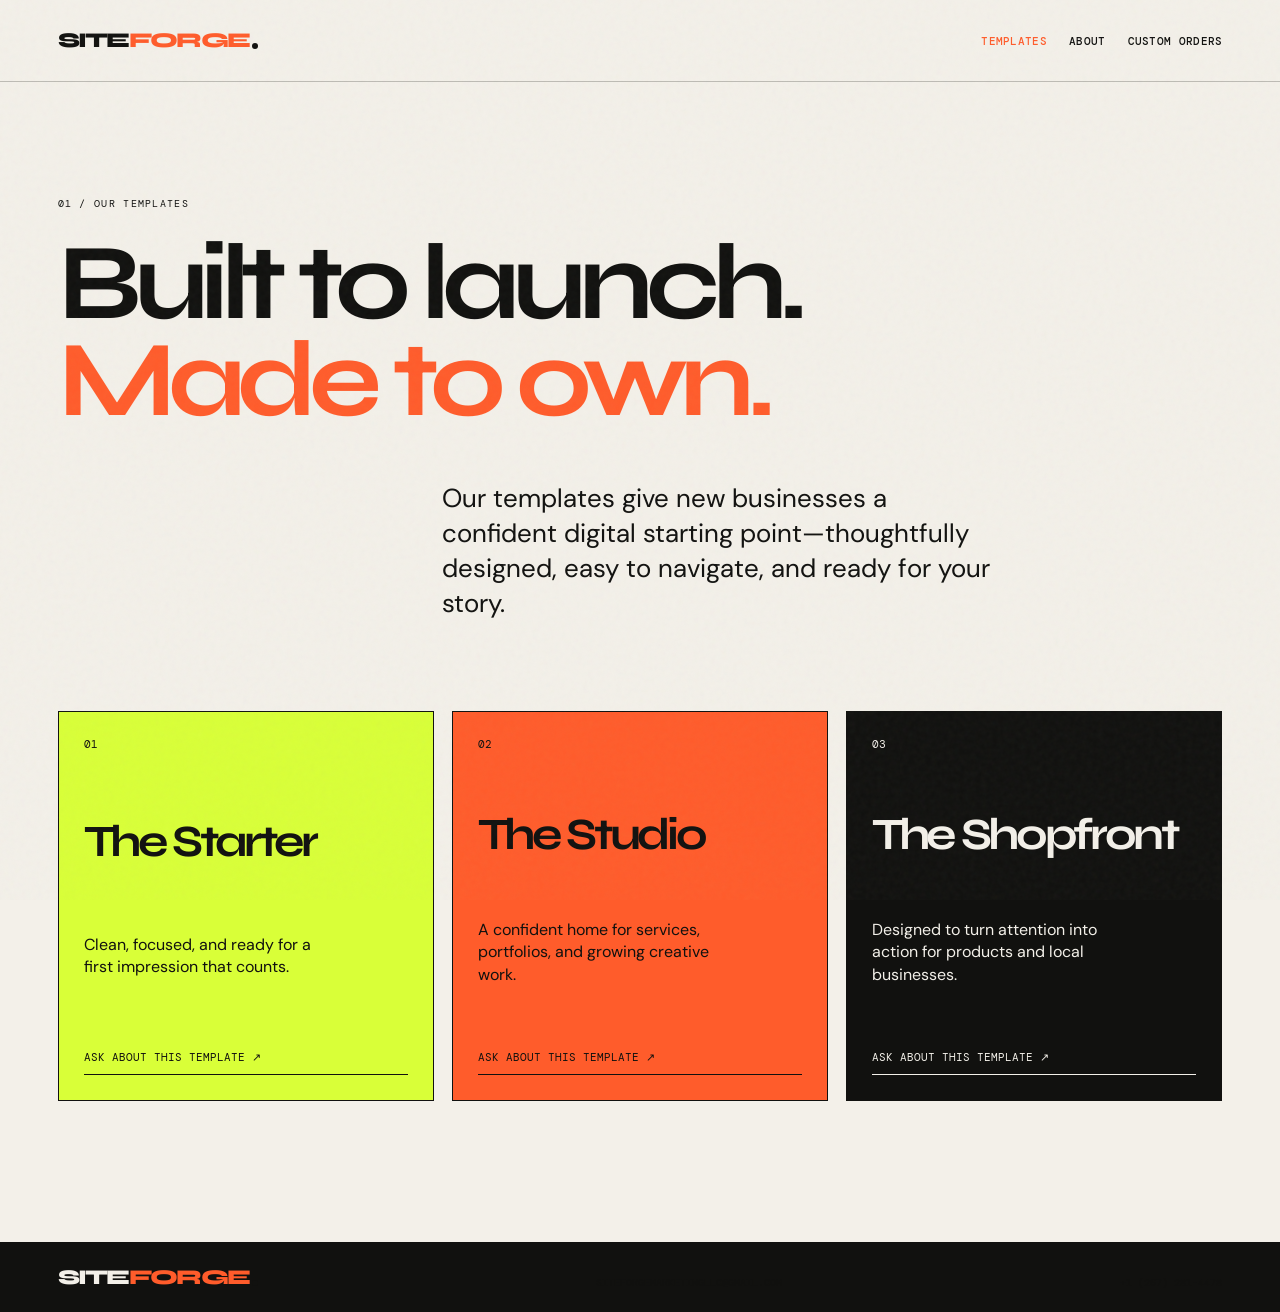
==== templates.html @ ea19a035 "Make SiteForge a multi-page site" ====
<!doctype html><html lang="en"><head><meta charset="UTF-8"><meta name="viewport" content="width=device-width,initial-scale=1.0"><meta name="description" content="SiteForge website templates."><title>Our Templates — SiteForge</title><link rel="preconnect" href="https://fonts.googleapis.com"><link rel="preconnect" href="https://fonts.gstatic.com" crossorigin><link href="https://fonts.googleapis.com/css2?family=DM+Mono:wght@400;500&family=DM+Sans:opsz,wght@9..40,400;9..40,500;9..40,600;9..40,700&family=Syne:wght@600;700;800&display=swap" rel="stylesheet"><link rel="stylesheet" href="style.css"></head><body><div class="noise" aria-hidden="true"></div><header class="site-header"><a class="logo" href="index.html">SITE<span>FORGE</span><i></i></a><nav class="site-nav"><a class="active" href="templates.html">Templates</a><a href="about.html">About</a><a href="custom-orders.html">Custom orders</a></nav></header><main class="inner-page"><p class="section-label">01 / Our templates</p><h1>Built to launch.<br><em>Made to own.</em></h1><p class="page-lead">Our templates give new businesses a confident digital starting point—thoughtfully designed, easy to navigate, and ready for your story.</p><section class="template-grid"><article class="template-card card-one"><span>01</span><h2>The Starter</h2><p>Clean, focused, and ready for a first impression that counts.</p><a href="mailto:siteforgemarketingllc@gmail.com?subject=Template%20inquiry%20-%20The%20Starter">Ask about this template ↗</a></article><article class="template-card card-two"><span>02</span><h2>The Studio</h2><p>A confident home for services, portfolios, and growing creative work.</p><a href="mailto:siteforgemarketingllc@gmail.com?subject=Template%20inquiry%20-%20The%20Studio">Ask about this template ↗</a></article><article class="template-card card-three"><span>03</span><h2>The Shopfront</h2><p>Designed to turn attention into action for products and local businesses.</p><a href="mailto:siteforgemarketingllc@gmail.com?subject=Template%20inquiry%20-%20The%20Shopfront">Ask about this template ↗</a></article></section></main><footer class="page-footer"><a class="logo" href="index.html">SITE<span>FORGE</span><i></i></a><a href="mailto:siteforgemarketingllc@gmail.com">siteforgemarketingllc@gmail.com</a><a href="tel:+12672814478">+1 (267) 281-4478</a></footer></body></html>
---- style.css ----
:root { --ink:#11110f; --paper:#f3f0e9; --acid:#d9ff38; --orange:#ff5c2b; --line:rgba(17,17,15,.24); }
* { box-sizing:border-box; }
html { scroll-behavior:smooth; }
body { margin:0; background:var(--paper); color:var(--ink); font-family:"DM Sans",sans-serif; overflow-x:hidden; }
.noise { position:fixed; inset:0; opacity:.07; pointer-events:none; z-index:10; background-image:url("data:image/svg+xml,%3Csvg viewBox='0 0 180 180' xmlns='http://www.w3.org/2000/svg'%3E%3Cfilter id='n'%3E%3CfeTurbulence type='fractalNoise' baseFrequency='.9' numOctaves='4' stitchTiles='stitch'/%3E%3C/filter%3E%3Crect width='100%25' height='100%25' filter='url(%23n)' opacity='.55'/%3E%3C/svg%3E"); }
.site-header { height:82px; display:flex; align-items:center; justify-content:space-between; padding:0 4.5vw; border-bottom:1px solid var(--line); }
.logo { color:var(--ink); text-decoration:none; font-family:"Syne",sans-serif; font-size:21px; font-weight:800; letter-spacing:-1.7px; position:relative; display:inline-flex; align-items:center; }
.logo span { color:var(--orange); }.logo i { background:var(--ink); width:6px; height:6px; border-radius:50%; margin-left:3px; align-self:flex-end; margin-bottom:4px; }
.header-link { font-size:13px; color:var(--ink); text-decoration:none; font-weight:600; }.header-link span { color:var(--orange); font-size:17px; margin-left:5px; }.site-nav { display:flex; align-items:center; gap:22px; }.site-nav a { color:var(--ink); font:500 11px "DM Mono",monospace; letter-spacing:.3px; text-decoration:none; text-transform:uppercase; }.site-nav a:hover,.site-nav a.active { color:var(--orange); }
.hero { min-height:calc(100vh - 82px); padding:9.5vh 4.5vw 3.2vh; display:flex; flex-direction:column; justify-content:space-between; }
.eyebrow,.section-label { text-transform:uppercase; letter-spacing:1.3px; font-family:"DM Mono",monospace; font-size:10px; }.eyebrow { display:flex; align-items:center; gap:9px; }.eyebrow span { width:7px; height:7px; background:var(--orange); border-radius:50%; }
.hero-main { display:grid; grid-template-columns:minmax(0,1.8fr) minmax(250px,.55fr); align-items:end; gap:5vw; margin:7vh 0; }
h1,h2,h3,p { margin:0; } h1,h2 { font-family:"Syne",sans-serif; font-weight:700; letter-spacing:-.075em; line-height:.9; }
h1 { font-size:clamp(3.8rem,8.4vw,9.2rem); max-width:1050px; } em { font-style:normal; color:var(--orange); }
.hero-side { padding-bottom:10px; }.hero-side p { font-size:16px; line-height:1.45; max-width:280px; margin-bottom:30px; }
.round-button { height:62px; width:62px; border-radius:50%; display:grid; place-items:center; background:var(--acid); color:var(--ink); font-size:28px; text-decoration:none; transition:transform .25s, background .25s; }.round-button:hover { transform:rotate(45deg) scale(1.1); background:var(--orange); }
.hero-footer { display:flex; justify-content:space-between; font-family:"DM Mono",monospace; font-size:10px; letter-spacing:.35px; text-transform:uppercase; color:#55534d; border-top:1px solid var(--line); padding-top:15px; }
.statement { background:var(--ink); color:var(--paper); padding:12vw 4.5vw; display:grid; grid-template-columns:25% 1fr; }.statement .section-label { color:var(--acid); }.statement h2,.services h2,.contact h2 { font-size:clamp(3rem,6.3vw,7rem); }.brand-mark { display:block; width:min(100%,720px); height:auto; margin:5vw 0 0; border:1px solid rgba(243,240,233,.14); }.statement-copy { max-width:520px; font-size:clamp(17px,2vw,25px); line-height:1.35; margin:5vw 0 0 28%; color:#d4d0c8; }
.services { padding:10vw 4.5vw 11vw; display:grid; grid-template-columns:34% 1fr; gap:5vw; }.services h2 { margin-top:26px; }.service-list { border-top:1px solid var(--ink); }.service-item { color:var(--ink); text-decoration:none; display:grid; grid-template-columns:50px 1.15fr 1fr 24px; align-items:center; gap:20px; min-height:130px; border-bottom:1px solid var(--line); transition:padding .3s,background .3s; }.service-item:hover { padding:0 20px; background:var(--acid); }.service-number { font:10px "DM Mono",monospace; }.service-item h3 { font-family:"Syne",sans-serif; font-size:clamp(20px,2.4vw,34px); letter-spacing:-.05em; }.service-item p { font-size:14px; line-height:1.4; max-width:235px; }.service-arrow { font-size:22px; color:var(--orange); }.service-item:hover .service-arrow { color:var(--ink); }
.marquee { background:var(--orange); white-space:nowrap; overflow:hidden; padding:17px 0 15px; transform:rotate(-2deg) scale(1.04); position:relative; z-index:2; }.marquee div { font-family:"Syne",sans-serif; font-size:clamp(26px,4vw,54px); font-weight:800; letter-spacing:-.06em; animation:slide 20s linear infinite; }.marquee b { color:var(--acid); margin:0 24px; } @keyframes slide { to { transform:translateX(-30%); } }
.contact { background:var(--acid); min-height:690px; padding:11vw 4.5vw 25px; display:flex; flex-direction:column; justify-content:space-between; }.contact-content { display:grid; grid-template-columns:1.25fr .75fr; align-items:end; margin:8vw 0; }.contact h2 em { color:var(--orange); }.contact-details { max-width:380px; }.contact-details > p { line-height:1.45; font-size:16px; margin-bottom:38px; }.email-link { font-family:"Syne",sans-serif; font-size:clamp(25px,3vw,45px); font-weight:700; letter-spacing:-.07em; line-height:.92; color:var(--ink); text-decoration:none; display:block; border-bottom:2px solid var(--ink); padding-bottom:19px; }.email-link span { color:var(--orange); font-family:"DM Sans",sans-serif; }.phone-link { color:var(--ink); font-family:"DM Mono",monospace; text-decoration:none; font-size:13px; display:inline-block; margin-top:18px; } footer { display:flex; justify-content:space-between; align-items:end; border-top:1px solid rgba(17,17,15,.45); padding-top:16px; font:10px "DM Mono",monospace; text-transform:uppercase; } footer a:not(.logo) { color:var(--ink); text-decoration:none; border-bottom:1px solid var(--ink); }
.inner-page { min-height:calc(100vh - 82px); padding:9vw 4.5vw 11vw; }.inner-page h1 { margin-top:26px; }.page-lead { max-width:560px; margin:4vw 0 7vw 33%; font-size:clamp(18px,2.1vw,26px); line-height:1.35; }.template-grid { display:grid; grid-template-columns:repeat(3,1fr); gap:18px; }.template-card { min-height:390px; padding:25px; display:flex; flex-direction:column; justify-content:space-between; border:1px solid var(--ink); }.template-card span { font:11px "DM Mono",monospace; }.template-card h2 { font-size:clamp(2.1rem,3.5vw,4rem); }.template-card p { max-width:250px; line-height:1.4; }.template-card a { color:var(--ink); font:11px "DM Mono",monospace; text-transform:uppercase; text-decoration:none; border-bottom:1px solid var(--ink); padding-bottom:10px; }.card-one { background:var(--acid); }.card-two { background:var(--orange); }.card-three { background:var(--ink); color:var(--paper); }.card-three a { color:var(--paper); border-color:var(--paper); }.page-footer { padding:22px 4.5vw; background:var(--ink); color:var(--paper); }.page-footer .logo,.page-footer a { color:var(--paper); }.page-footer .logo span { color:var(--orange); }.about-page { background:var(--ink); color:var(--paper); }.about-layout { display:grid; grid-template-columns:1fr 1fr; gap:8vw; align-items:start; margin-top:7vw; }.light-mark { width:100%; margin:0; border:0; }.about-copy { font-size:17px; line-height:1.48; }.about-copy > p + p { margin-top:20px; }.about-copy dl { margin:45px 0; }.about-copy dl div { border-top:1px solid rgba(243,240,233,.3); padding:17px 0; }.about-copy dt { font:10px "DM Mono",monospace; color:var(--acid); text-transform:uppercase; margin-bottom:10px; }.about-copy dd { margin:0; }.button-link { display:inline-block; background:var(--acid); color:var(--ink); text-decoration:none; padding:14px 18px; font:11px "DM Mono",monospace; text-transform:uppercase; }.order-page { background:var(--paper); }.order-form { max-width:800px; margin:6vw 0 0 26%; display:grid; grid-template-columns:1fr 1fr; gap:25px 20px; }.order-form label { display:flex; flex-direction:column; gap:10px; font:10px "DM Mono",monospace; text-transform:uppercase; }.order-form input,.order-form select,.order-form textarea { border:0; border-bottom:1px solid var(--ink); background:transparent; border-radius:0; padding:11px 0; font:16px "DM Sans",sans-serif; color:var(--ink); outline:none; }.order-form textarea { min-height:90px; resize:vertical; }.form-message,.form-actions,.form-note { grid-column:1 / -1; }.form-actions { display:flex; gap:12px; }.form-actions button { cursor:pointer; border:0; background:var(--ink); color:var(--paper); padding:15px 18px; font:11px "DM Mono",monospace; text-transform:uppercase; }.form-actions .text-button { background:var(--orange); }.form-note { color:#59574f; font-size:11px; }
@media (max-width:700px) { .site-header { height:65px; padding:0 20px; }.site-nav { gap:11px; }.site-nav a { font-size:8px; }.header-link { font-size:11px; }.hero { min-height:calc(100vh - 65px); padding:7vh 20px 20px; }.hero-main { display:block; margin:auto 0 5vh; }.hero-side { display:flex; justify-content:space-between; align-items:end; gap:20px; margin-top:34px; }.hero-side p { font-size:14px; margin:0; }.round-button { flex:0 0 52px; height:52px; width:52px; }.hero-footer span:nth-child(2) { display:none; }.hero-footer { font-size:8px; }.statement { padding:85px 20px; display:block; }.statement h2 { margin-top:42px; }.brand-mark { margin-top:42px; width:100%; }.statement-copy { margin:36px 0 0; font-size:17px; }.services { display:block; padding:85px 20px; }.services-intro { margin-bottom:52px; }.service-item { grid-template-columns:28px 1fr 16px; gap:12px; min-height:116px; }.service-item p { display:none; }.service-arrow { grid-column:3; }.marquee { padding:12px 0 10px; }.contact { min-height:610px; padding:82px 20px 20px; }.contact-content { display:block; margin:auto 0; }.contact-details { margin-top:45px; }.email-link { font-size:30px; } footer { font-size:8px; }.footer-logo { font-size:16px; }.inner-page { min-height:calc(100vh - 65px); padding:70px 20px; }.page-lead { margin:36px 0 58px; font-size:18px; }.template-grid,.about-layout { grid-template-columns:1fr; }.template-card { min-height:310px; }.about-layout { gap:35px; }.order-form { display:flex; flex-direction:column; margin:45px 0 0; gap:22px; }.form-actions { flex-direction:column; }.page-footer { padding:20px; flex-wrap:wrap; gap:14px; } }
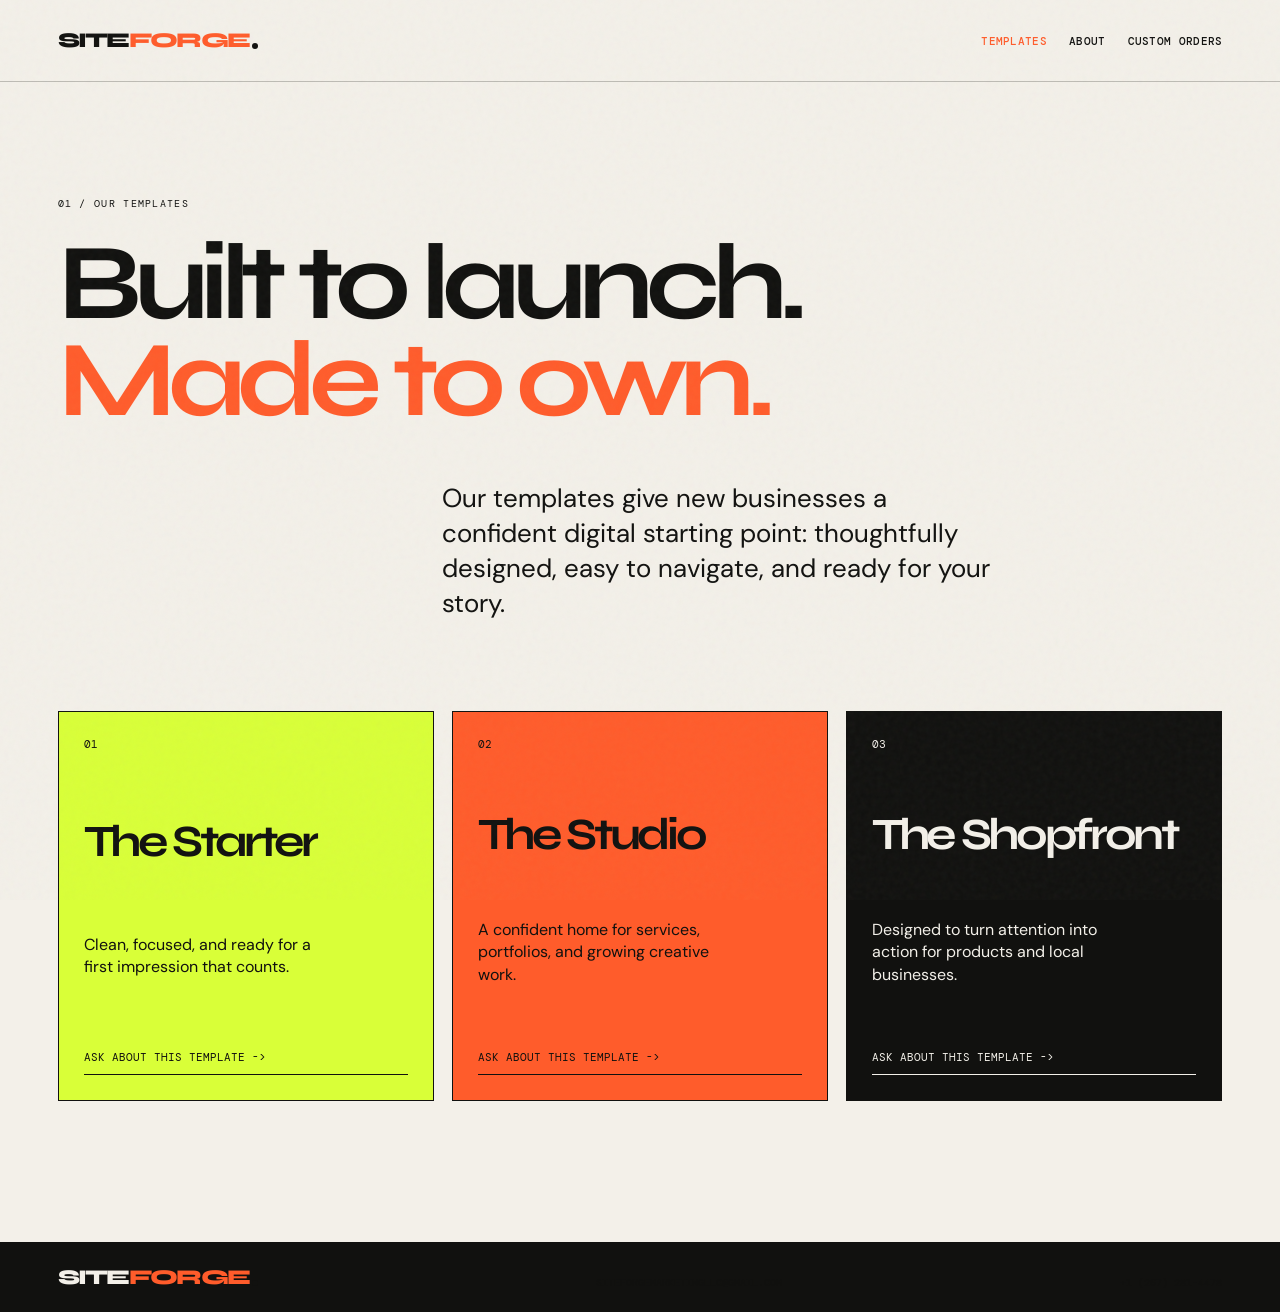
==== commit 999f6e30: "Add template inquiry page" ====
--- a/templates.html
+++ b/templates.html
@@ -1 +1,59 @@
-<!doctype html><html lang="en"><head><meta charset="UTF-8"><meta name="viewport" content="width=device-width,initial-scale=1.0"><meta name="description" content="SiteForge website templates."><title>Our Templates — SiteForge</title><link rel="preconnect" href="https://fonts.googleapis.com"><link rel="preconnect" href="https://fonts.gstatic.com" crossorigin><link href="https://fonts.googleapis.com/css2?family=DM+Mono:wght@400;500&family=DM+Sans:opsz,wght@9..40,400;9..40,500;9..40,600;9..40,700&family=Syne:wght@600;700;800&display=swap" rel="stylesheet"><link rel="stylesheet" href="style.css"></head><body><div class="noise" aria-hidden="true"></div><header class="site-header"><a class="logo" href="index.html">SITE<span>FORGE</span><i></i></a><nav class="site-nav"><a class="active" href="templates.html">Templates</a><a href="about.html">About</a><a href="custom-orders.html">Custom orders</a></nav></header><main class="inner-page"><p class="section-label">01 / Our templates</p><h1>Built to launch.<br><em>Made to own.</em></h1><p class="page-lead">Our templates give new businesses a confident digital starting point—thoughtfully designed, easy to navigate, and ready for your story.</p><section class="template-grid"><article class="template-card card-one"><span>01</span><h2>The Starter</h2><p>Clean, focused, and ready for a first impression that counts.</p><a href="mailto:siteforgemarketingllc@gmail.com?subject=Template%20inquiry%20-%20The%20Starter">Ask about this template ↗</a></article><article class="template-card card-two"><span>02</span><h2>The Studio</h2><p>A confident home for services, portfolios, and growing creative work.</p><a href="mailto:siteforgemarketingllc@gmail.com?subject=Template%20inquiry%20-%20The%20Studio">Ask about this template ↗</a></article><article class="template-card card-three"><span>03</span><h2>The Shopfront</h2><p>Designed to turn attention into action for products and local businesses.</p><a href="mailto:siteforgemarketingllc@gmail.com?subject=Template%20inquiry%20-%20The%20Shopfront">Ask about this template ↗</a></article></section></main><footer class="page-footer"><a class="logo" href="index.html">SITE<span>FORGE</span><i></i></a><a href="mailto:siteforgemarketingllc@gmail.com">siteforgemarketingllc@gmail.com</a><a href="tel:+12672814478">+1 (267) 281-4478</a></footer></body></html>
+<!doctype html>
+<html lang="en">
+<head>
+  <meta charset="UTF-8">
+  <meta name="viewport" content="width=device-width,initial-scale=1.0">
+  <meta name="description" content="SiteForge website templates.">
+  <title>Our Templates - SiteForge</title>
+  <link rel="preconnect" href="https://fonts.googleapis.com">
+  <link rel="preconnect" href="https://fonts.gstatic.com" crossorigin>
+  <link href="https://fonts.googleapis.com/css2?family=DM+Mono:wght@400;500&family=DM+Sans:opsz,wght@9..40,400;9..40,500;9..40,600;9..40,700&family=Syne:wght@600;700;800&display=swap" rel="stylesheet">
+  <link rel="stylesheet" href="style.css">
+</head>
+<body>
+  <div class="noise" aria-hidden="true"></div>
+  <header class="site-header">
+    <a class="logo" href="index.html">SITE<span>FORGE</span><i></i></a>
+    <nav class="site-nav">
+      <a class="active" href="templates.html">Templates</a>
+      <a href="about.html">About</a>
+      <a href="custom-orders.html">Custom orders</a>
+    </nav>
+  </header>
+
+  <main class="inner-page">
+    <p class="section-label">01 / Our templates</p>
+    <h1>Built to launch.<br><em>Made to own.</em></h1>
+    <p class="page-lead">Our templates give new businesses a confident digital starting point: thoughtfully designed, easy to navigate, and ready for your story.</p>
+
+    <section class="template-grid">
+      <article class="template-card card-one">
+        <span>01</span>
+        <h2>The Starter</h2>
+        <p>Clean, focused, and ready for a first impression that counts.</p>
+        <a href="template-inquiry.html?template=The%20Starter">Ask about this template -></a>
+      </article>
+
+      <article class="template-card card-two">
+        <span>02</span>
+        <h2>The Studio</h2>
+        <p>A confident home for services, portfolios, and growing creative work.</p>
+        <a href="template-inquiry.html?template=The%20Studio">Ask about this template -></a>
+      </article>
+
+      <article class="template-card card-three">
+        <span>03</span>
+        <h2>The Shopfront</h2>
+        <p>Designed to turn attention into action for products and local businesses.</p>
+        <a href="template-inquiry.html?template=The%20Shopfront">Ask about this template -></a>
+      </article>
+    </section>
+  </main>
+
+  <footer class="page-footer">
+    <a class="logo" href="index.html">SITE<span>FORGE</span><i></i></a>
+    <a href="mailto:siteforgemarketingllc@gmail.com">siteforgemarketingllc@gmail.com</a>
+    <a href="tel:+12672814478">+1 (267) 281-4478</a>
+  </footer>
+</body>
+</html>
